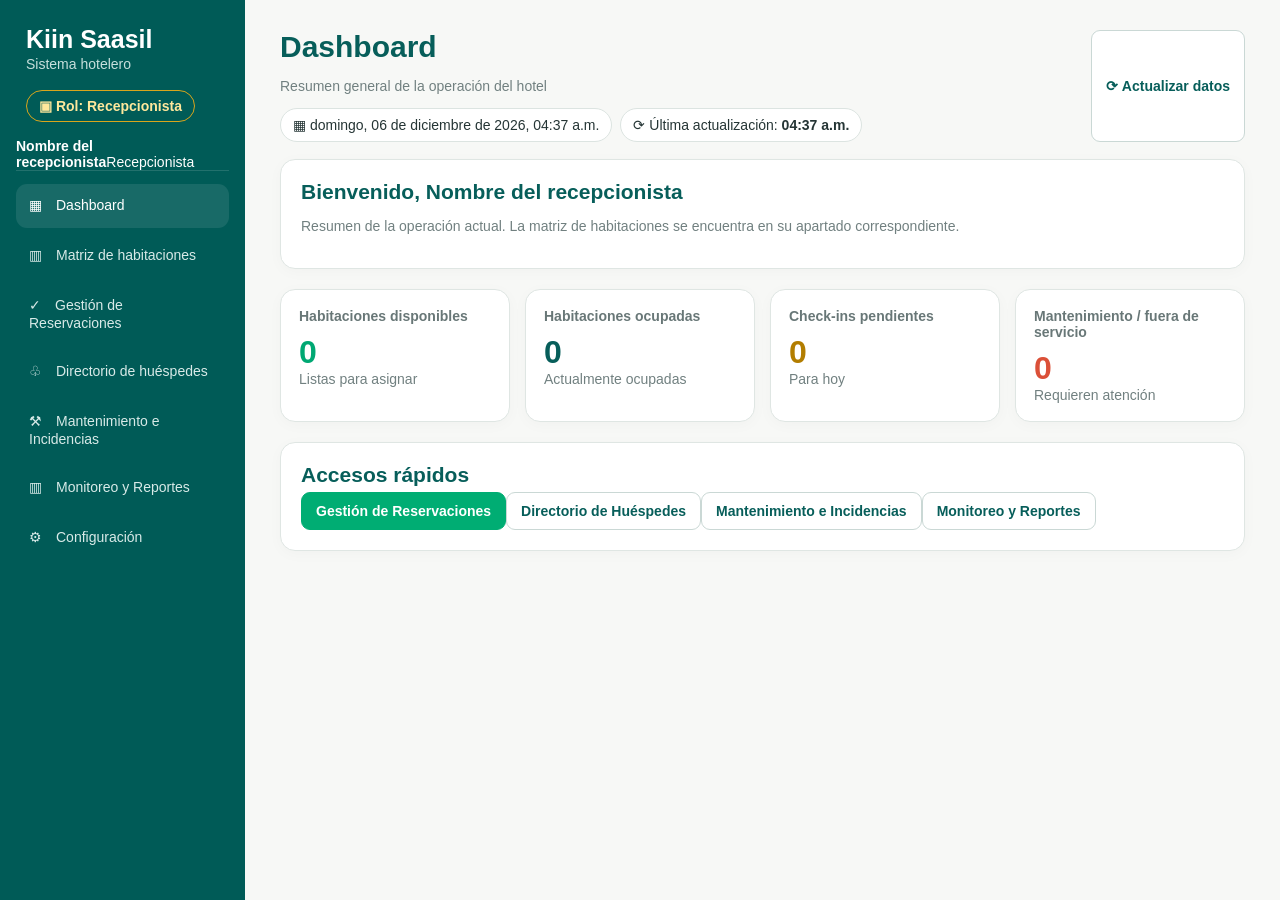
==== Recepcionista/index.html @ 53ef4490 "Add files via upload matenme" ====
<!doctype html><html lang="es"><head><meta charset="UTF-8"><meta name="viewport" content="width=device-width,initial-scale=1"><title>Kiin Saasil</title><link rel="stylesheet" href="styles.css"></head><body><div id="app"></div><div id="toast"></div><script src="app.js"></script></body></html>
---- Recepcionista/styles.css ----
*{box-sizing:border-box}body{margin:0;background:#f7f8f6;color:#253535;font:14px Arial,sans-serif}button,input,select{font:inherit}button{cursor:pointer}.side{position:fixed;inset:0 auto 0 0;width:245px;background:#005b57;color:#fff;padding:25px 16px}.brand{font-size:25px;font-weight:800;margin:0 10px}.sub{color:#c6dfdc;margin:2px 10px 18px}.role{display:inline-block;margin:0 10px 16px;padding:7px 12px;border:1px solid #d8a51c;border-radius:20px;color:#ffe89c;font-weight:700}.nav{border-top:1px solid #fff2;padding-top:10px}.nav button{width:100%;border:0;background:transparent;color:#d8eae8;text-align:left;padding:13px;border-radius:11px;margin:3px 0}.nav button.active,.nav button:hover{background:#ffffff18;color:#fff}.main{margin-left:245px;padding:30px 35px}.top{display:flex;justify-content:space-between;gap:20px}.top h1{margin:0;color:#075e5a;font-size:30px}.muted{color:#718080}.meta{display:flex;gap:8px;flex-wrap:wrap;margin-top:12px}.pill{background:#fff;border:1px solid #dce4e1;border-radius:20px;padding:8px 12px}.actions{display:flex;gap:8px}.btn{border:1px solid #cad8d5;background:#fff;color:#075e5a;border-radius:9px;padding:10px 14px;font-weight:700}.primary{background:#00ad73;color:#fff;border-color:#00ad73}.cards{display:grid;grid-template-columns:repeat(4,1fr);gap:15px;margin:20px 0}.card,.panel{background:#fff;border:1px solid #dfe6e3;border-radius:15px;box-shadow:0 3px 15px #00000007}.card{padding:18px;min-height:115px}.label{color:#687777;font-weight:700}.num{font-size:32px;font-weight:900;color:#075e5a;margin-top:10px}.green .num{color:#00a873}.gold .num{color:#b27d00}.red .num{color:#db5038}.panel{padding:20px;margin:17px 0}.panel h2{margin:0 0 5px;color:#075e5a}.filters{display:grid;grid-template-columns:2fr 1fr 1fr 1fr auto auto;gap:9px;align-items:end}.field label{display:block;font-size:12px;font-weight:700;color:#657474;margin-bottom:5px}.field input,.field select{width:100%;padding:10px;border:1px solid #ccd8d6;border-radius:8px;background:#fff}.grid{display:grid;grid-template-columns:repeat(3,1fr);gap:15px}.room{border:1px solid #dfe6e3;border-left:5px solid #00ad73;border-radius:13px;padding:15px}.room.occ{border-left-color:#075e5a}.room.clean{border-left-color:#d8a51c}.room.maint{border-left-color:#df5038}.room h3{font-size:24px;color:#075e5a;margin:0}.row{display:flex;justify-content:space-between;align-items:center}.room p{color:#687777}.badge{display:inline-block;padding:5px 9px;border-radius:14px;font-size:11px;font-weight:800}.avail{background:#dcf6ec;color:#008c60}.occ{background:#dce8e9;color:#075e5a}.clean{background:#fff0cf;color:#946b00}.danger{background:#fde0dc;color:#bd402d}.link{border:0;background:none;color:#006b66;font-weight:800;padding:0}.table-wrap{overflow:auto}.table{width:100%;border-collapse:collapse}.table th{background:#f3f7f5;color:#687777;font-size:11px;text-transform:uppercase;text-align:left;padding:12px 9px}.table td{padding:13px 9px;border-bottom:1px solid #e7ecea;vertical-align:middle}.icon{width:33px;height:33px;border:1px solid #cad8d5;background:#fff;border-radius:8px;color:#075e5a}.actions-cell{display:flex;gap:5px}.profile{display:grid;grid-template-columns:1fr 315px;gap:20px}.tabs{display:flex;border-bottom:1px solid #dfe6e3;margin:-20px -20px 20px}.tabs button{border:0;background:none;padding:17px;color:#6d7a7a;font-weight:700;border-bottom:3px solid transparent}.tabs button.active{color:#075e5a;border-bottom-color:#00ad73}.formgrid{display:grid;grid-template-columns:1fr 1fr;gap:17px}.access{margin-top:18px;padding:18px;border:1px solid #d5ebe2;border-radius:13px;background:linear-gradient(90deg,#effaf6,#fff8e9)}.profile-side{text-align:center}.avatar{width:110px;height:110px;border-radius:50%;margin:auto;background:#00715f;color:#fff;display:grid;place-items:center;font-size:34px;font-weight:900;border:4px solid #d8a51c}.details{text-align:left;margin-top:18px}.details div{display:flex;justify-content:space-between;padding:11px 0;border-bottom:1px dashed #d8dfdd}.report-grid{display:grid;grid-template-columns:1.4fr 1fr;gap:17px}.bars{height:230px;display:flex;align-items:end;gap:18px;border-bottom:1px solid #dfe6e3;padding:12px}.barcol{height:100%;flex:1;display:flex;flex-direction:column;justify-content:end;align-items:center}.bar{width:55%;background:#075e5a;border-radius:6px 6px 0 0}.donut{width:175px;height:175px;border-radius:50%;background:conic-gradient(#075e5a 0 30%,#00ad73 30% 50%,#d8a51c 50% 79%,#5db8a3 79% 89%,#df634a 89% 94%,#98a5a3 94%);margin:10px auto}.stats{display:grid;grid-template-columns:repeat(3,1fr);gap:15px}.progress{height:8px;background:#e6ece9;border-radius:20px;margin-top:8px}.progress i{display:block;height:100%;background:#00ad73}.toast{position:fixed;right:25px;bottom:25px;background:#075e5a;color:#fff;padding:12px 17px;border-radius:9px;opacity:0;transform:translateY(10px);transition:.2s}.toast.show{opacity:1;transform:none}@media(max-width:1050px){.side{width:210px}.main{margin-left:210px}.cards{grid-template-columns:repeat(2,1fr)}.grid{grid-template-columns:repeat(2,1fr)}.filters{grid-template-columns:1fr 1fr}.profile,.report-grid{grid-template-columns:1fr}}@media(max-width:700px){.side{position:relative;width:100%}.main{margin:0}.cards,.grid,.formgrid,.stats{grid-template-columns:1fr}.top{display:block}.actions{margin-top:15px}.filters{grid-template-columns:1fr}}

.empty{padding:35px;text-align:center;color:#718080}.empty strong{display:block;color:#075e5a;margin-bottom:6px}
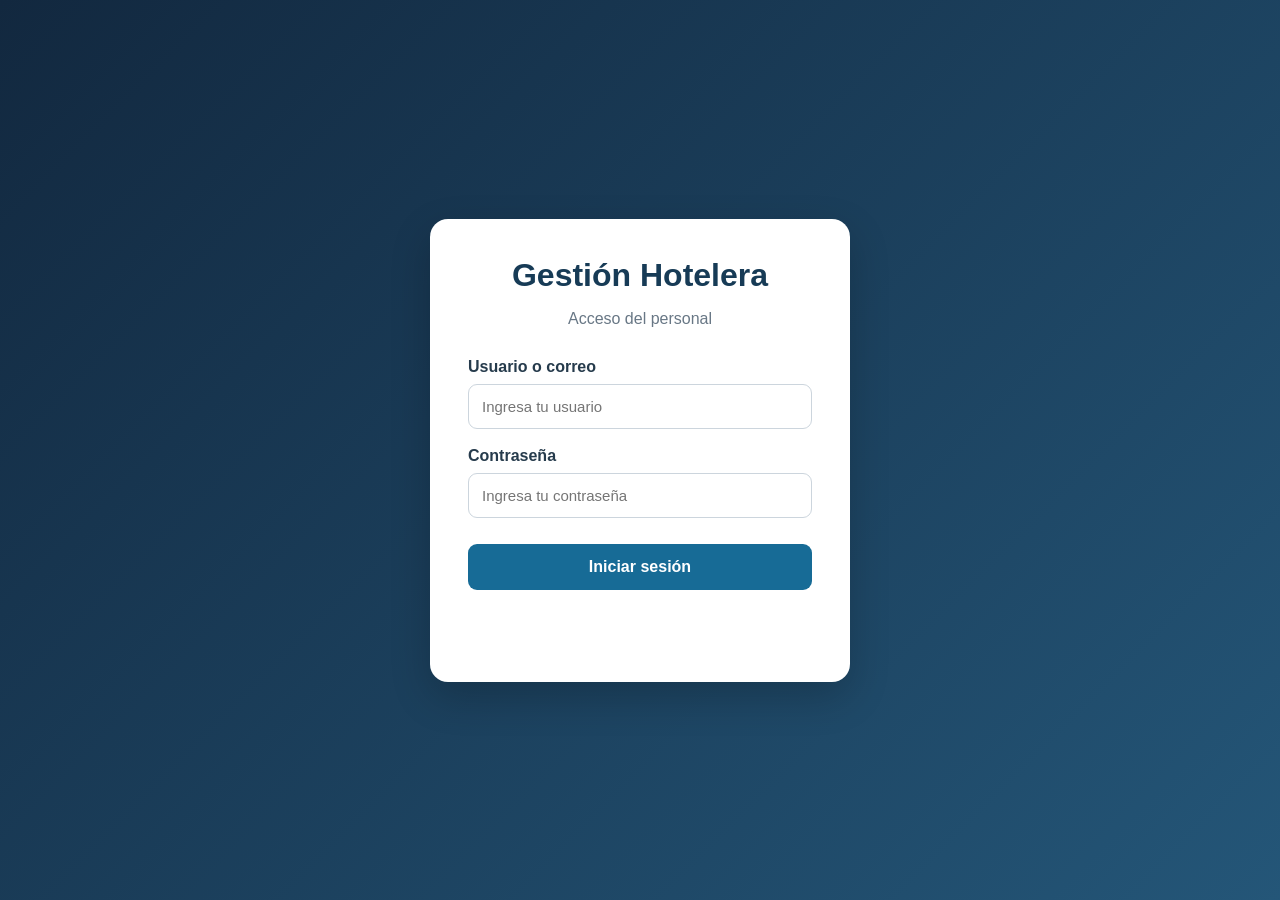
==== commit 61c23433: "creacion de apis y conexion" ====
--- a/Recepcionista/index.html
+++ b/Recepcionista/index.html
@@ -1 +1,85 @@
-<!doctype html><html lang="es"><head><meta charset="UTF-8"><meta name="viewport" content="width=device-width,initial-scale=1"><title>Kiin Saasil</title><link rel="stylesheet" href="styles.css"></head><body><div id="app"></div><div id="toast"></div><script src="app.js"></script></body></html>
+<!DOCTYPE html>
+<html lang="es">
+<head>
+    <meta charset="UTF-8">
+    <meta name="viewport" content="width=device-width, initial-scale=1">
+
+    <title>Kiin Saasil | Recepción</title>
+
+    <link rel="stylesheet" href="./styles.css">
+</head>
+
+<body>
+    <div id="app">
+        <p style="text-align:center; padding:40px;">
+            Verificando sesión...
+        </p>
+    </div>
+
+    <div id="toast"></div>
+
+    <script>
+        async function verificarAccesoRecepcion() {
+            try {
+                const respuesta = await fetch("../api/session.php", {
+                    method: "GET",
+                    credentials: "same-origin",
+                    cache: "no-store"
+                });
+
+                if (!respuesta.ok) {
+                    window.location.replace("../login.html");
+                    return;
+                }
+
+                const resultado = await respuesta.json();
+
+                if (!resultado.success || !resultado.data) {
+                    window.location.replace("../login.html");
+                    return;
+                }
+
+                const rol = resultado.data.rol;
+
+                if (rol === "Administrador") {
+                    window.location.replace("../index.html");
+                    return;
+                }
+
+                if (rol !== "Recepcionista") {
+                    window.location.replace("../login.html");
+                    return;
+                }
+
+                const script = document.createElement("script");
+
+                script.src = "./app.js";
+
+                script.onerror = function () {
+                    console.error(
+                        "No se pudo cargar Recepcionista/app.js"
+                    );
+
+                    document.getElementById("app").innerHTML =
+                        '<p style="text-align:center; padding:40px;">' +
+                        'No se pudo cargar el panel de recepción.' +
+                        '</p>';
+                };
+
+                document.getElementById("app").innerHTML = "";
+                document.body.appendChild(script);
+
+            } catch (error) {
+                console.error(
+                    "Error al verificar acceso:",
+                    error
+                );
+
+                window.location.replace("../login.html");
+            }
+        }
+
+        verificarAccesoRecepcion();
+    </script>
+</body>
+</html>
